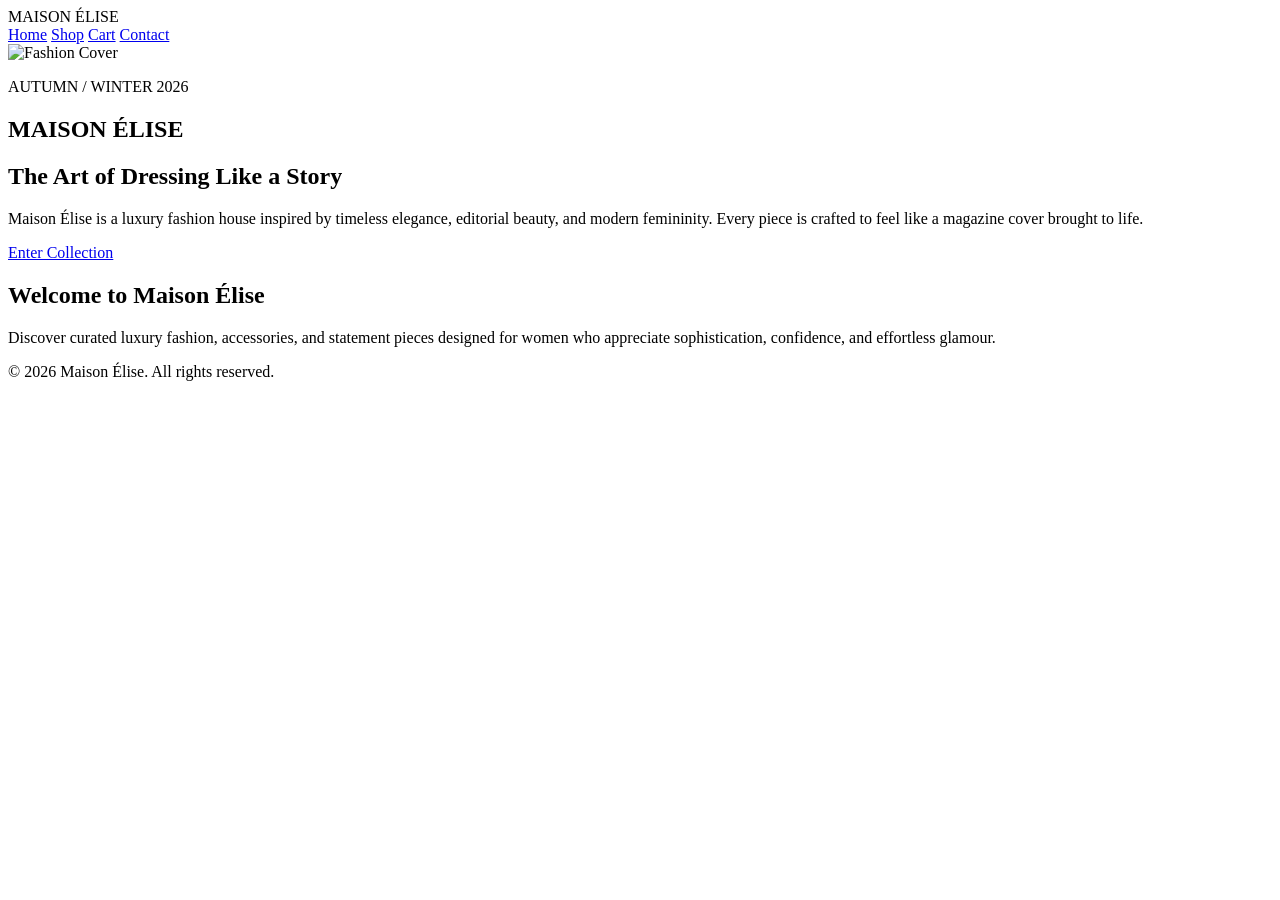
==== index.html @ b86c82ca "Create index.html" ====
<!DOCTYPE html>
<html lang="en">
<head>
  <meta charset="UTF-8">
  <meta name="viewport" content="width=device-width, initial-scale=1.0">
  <title>Maison Élise</title>
  <link rel="preconnect" href="https://fonts.googleapis.com">
  <link rel="preconnect" href="https://fonts.gstatic.com" crossorigin>
  <link href="https://fonts.googleapis.com/css2?family=Bodoni+Moda:wght@400;700&family=Inter:wght@300;400;500&display=swap" rel="stylesheet">
  <link rel="stylesheet" href="style.css">
</head>
<body>

<header class="navbar">
  <div class="logo">MAISON ÉLISE</div>
  <nav>
    <a href="index.html">Home</a>
    <a href="catalog.html">Shop</a>
    <a href="cart.html">Cart</a>
    <a href="contact.html">Contact</a>
  </nav>
</header>

<section class="hero">
  <img src="https://images.unsplash.com/photo-1496747611176-843222e1e57c?q=80&w=1600&auto=format&fit=crop" alt="Fashion Cover">

  <div class="editorial">
    <p class="issue">AUTUMN / WINTER 2026</p>
    <h1>MAISON ÉLISE</h1>
    <h2>The Art of Dressing Like a Story</h2>

    <p class="about">
      Maison Élise is a luxury fashion house inspired by timeless elegance,
      editorial beauty, and modern femininity. Every piece is crafted to feel
      like a magazine cover brought to life.
    </p>

    <a href="catalog.html" class="btn">Enter Collection</a>
  </div>
</section>

<section class="welcome-text">
  <h2>Welcome to Maison Élise</h2>
  <p>
    Discover curated luxury fashion, accessories, and statement pieces designed
    for women who appreciate sophistication, confidence, and effortless glamour.
  </p>
</section>

<footer class="footer">
  <p>© 2026 Maison Élise. All rights reserved.</p>
</footer>

</body>
</html>
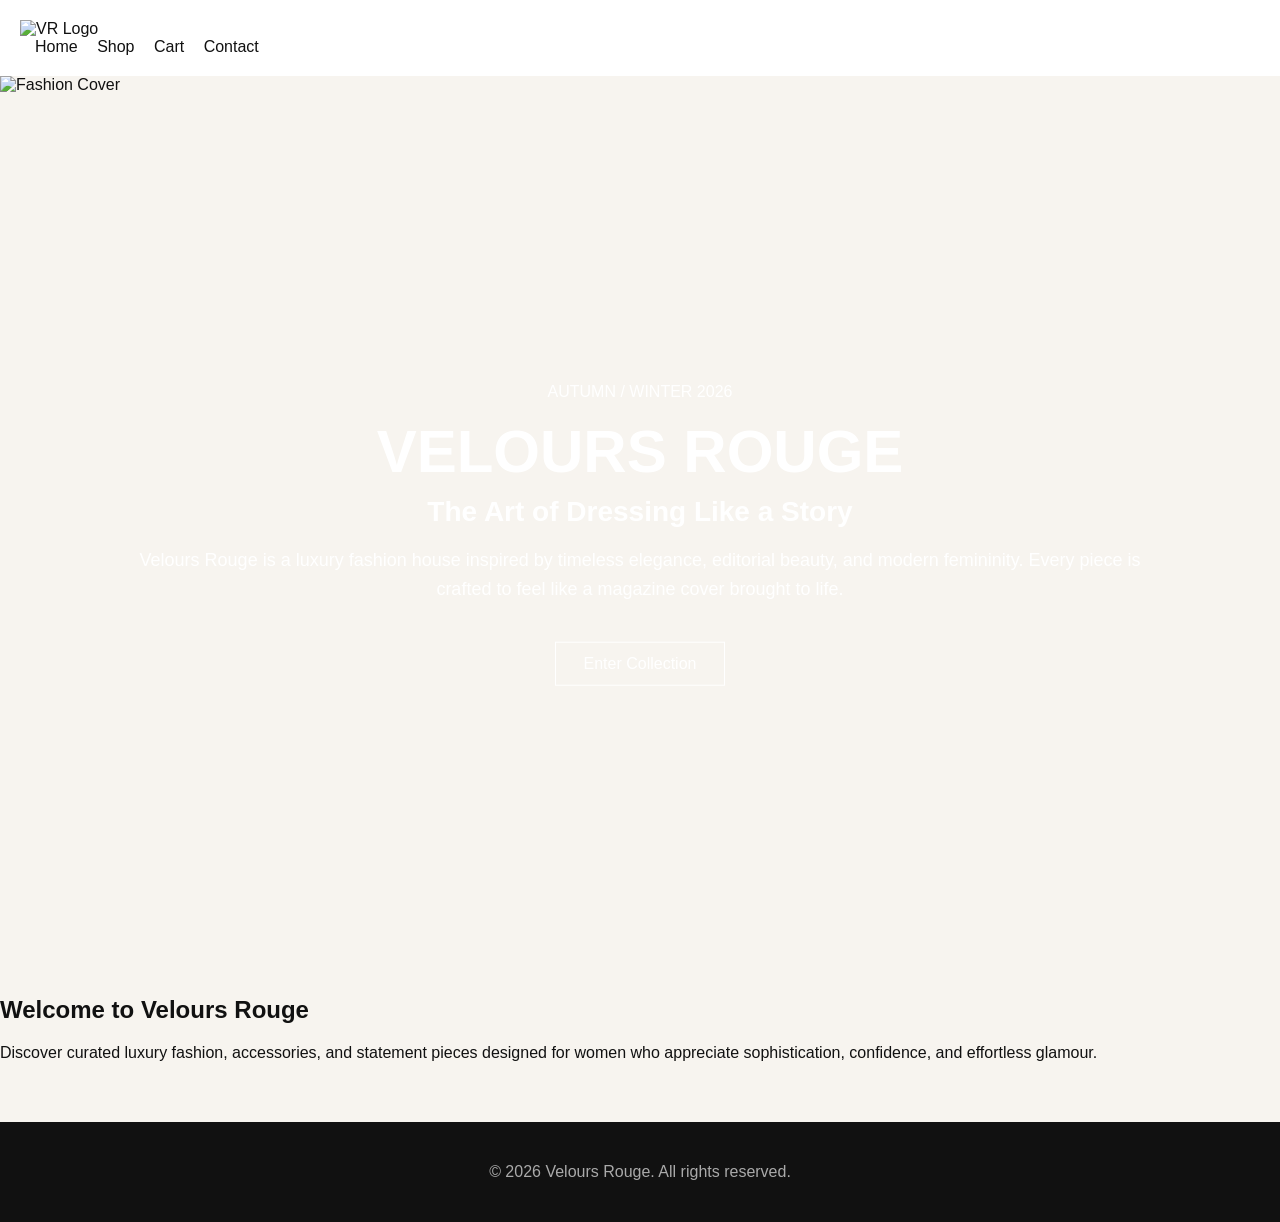
==== commit eb89d798: "Update index.html" ====
--- a/index.html
+++ b/index.html
@@ -3,7 +3,7 @@
 <head>
   <meta charset="UTF-8">
   <meta name="viewport" content="width=device-width, initial-scale=1.0">
-  <title>Maison Élise</title>
+  <title>Velours Rouge</title>
   <link rel="preconnect" href="https://fonts.googleapis.com">
   <link rel="preconnect" href="https://fonts.gstatic.com" crossorigin>
   <link href="https://fonts.googleapis.com/css2?family=Bodoni+Moda:wght@400;700&family=Inter:wght@300;400;500&display=swap" rel="stylesheet">
@@ -12,7 +12,8 @@
 <body>
 
 <header class="navbar">
-  <div class="logo">MAISON ÉLISE</div>
+  <div class="logo">
+    <img src="https://raw.githubusercontent.com/Okokok-88/luxury-fashion-world/main/image/logo.jpg" alt="VR Logo">
   <nav>
     <a href="index.html">Home</a>
     <a href="catalog.html">Shop</a>
@@ -26,11 +27,11 @@
 
   <div class="editorial">
     <p class="issue">AUTUMN / WINTER 2026</p>
-    <h1>MAISON ÉLISE</h1>
+    <h1>VELOURS ROUGE</h1>
     <h2>The Art of Dressing Like a Story</h2>
 
     <p class="about">
-      Maison Élise is a luxury fashion house inspired by timeless elegance,
+      Velours Rouge is a luxury fashion house inspired by timeless elegance,
       editorial beauty, and modern femininity. Every piece is crafted to feel
       like a magazine cover brought to life.
     </p>
@@ -40,7 +41,7 @@
 </section>
 
 <section class="welcome-text">
-  <h2>Welcome to Maison Élise</h2>
+  <h2>Welcome to Velours Rouge</h2>
   <p>
     Discover curated luxury fashion, accessories, and statement pieces designed
     for women who appreciate sophistication, confidence, and effortless glamour.
@@ -48,7 +49,7 @@
 </section>
 
 <footer class="footer">
-  <p>© 2026 Maison Élise. All rights reserved.</p>
+  <p>© 2026 Velours Rouge. All rights reserved.</p>
 </footer>
 
 </body>
--- a/style.css
+++ b/style.css
@@ -0,0 +1,179 @@
+body{
+  margin:0;
+  font-family: Arial, sans-serif;
+  background:#f7f4ef;
+  color:#111;
+}
+
+.navbar{
+  background:white;
+  padding:20px;
+  display:flex;
+  justify-content:space-between;
+  align-items:center;
+  position:sticky;
+  top:0;
+}
+
+.navbar a{
+  text-decoration:none;
+  color:#111;
+  margin-left:15px;
+}
+
+.hero{
+  position:relative;
+  height:100vh;
+  overflow:hidden;
+}
+
+.hero img{
+  width:100%;
+  height:100%;
+  object-fit:cover;
+}
+
+.editorial{
+  position:absolute;
+  top:50%;
+  left:50%;
+  transform:translate(-50%,-50%);
+  color:white;
+  text-align:center;
+  width:80%;
+}
+
+.editorial h1{
+  font-size:60px;
+  margin:10px 0;
+}
+
+.editorial h2{
+  font-size:28px;
+  margin:10px 0;
+}
+
+.about{
+  font-size:18px;
+  line-height:1.6;
+}
+
+.btn{
+  display:inline-block;
+  margin-top:20px;
+  padding:12px 28px;
+  border:1px solid white;
+  color:white;
+  text-decoration:none;
+}
+
+.btn:hover{
+  background:white;
+  color:black;
+}
+
+.catalog{
+  padding:80px 10%;
+}
+
+.catalog h1{
+  text-align:center;
+  margin-bottom:40px;
+}
+
+.products{
+  display:grid;
+  grid-template-columns:repeat(auto-fit,minmax(220px,1fr));
+  gap:25px;
+}
+
+.product{
+  background:white;
+  border-radius:8px;
+  overflow:hidden;
+  text-align:center;
+  box-shadow:0 4px 15px rgba(0,0,0,0.08);
+}
+
+.product img{
+  width:100%;
+  height:260px;
+  object-fit:cover;
+}
+
+.product h3{
+  margin:15px 0 5px;
+}
+
+.product p{
+  margin:0 0 15px;
+}
+
+.product button{
+  background:black;
+  color:white;
+  border:none;
+  padding:10px 20px;
+  margin-bottom:20px;
+  cursor:pointer;
+}
+
+.product button:hover{
+  background:#333;
+}
+
+.footer{
+  background:#111;
+  color:#aaa;
+  text-align:center;
+  padding:25px;
+  margin-top:60px;
+}
+
+.contact-page,
+.cart-page,
+.checkout-page{
+  padding:100px 10%;
+}
+
+.contact-form,
+.checkout-form{
+  max-width:500px;
+  margin:auto;
+  display:flex;
+  flex-direction:column;
+  gap:15px;
+}
+
+.contact-form input,
+.contact-form textarea,
+.checkout-form input{
+  padding:12px;
+  border:1px solid #ccc;
+}
+
+.contact-form textarea{
+  min-height:120px;
+}
+
+.summary{
+  background:white;
+  padding:20px;
+  border-radius:8px;
+  margin-top:30px;
+}
+
+.payment-page{
+  display:flex;
+  justify-content:center;
+  align-items:center;
+  min-height:100vh;
+}
+
+.payment-box{
+  background:white;
+  padding:40px;
+  border-radius:10px;
+  text-align:center;
+  box-shadow:0 4px 20px rgba(0,0,0,0.1);
+}
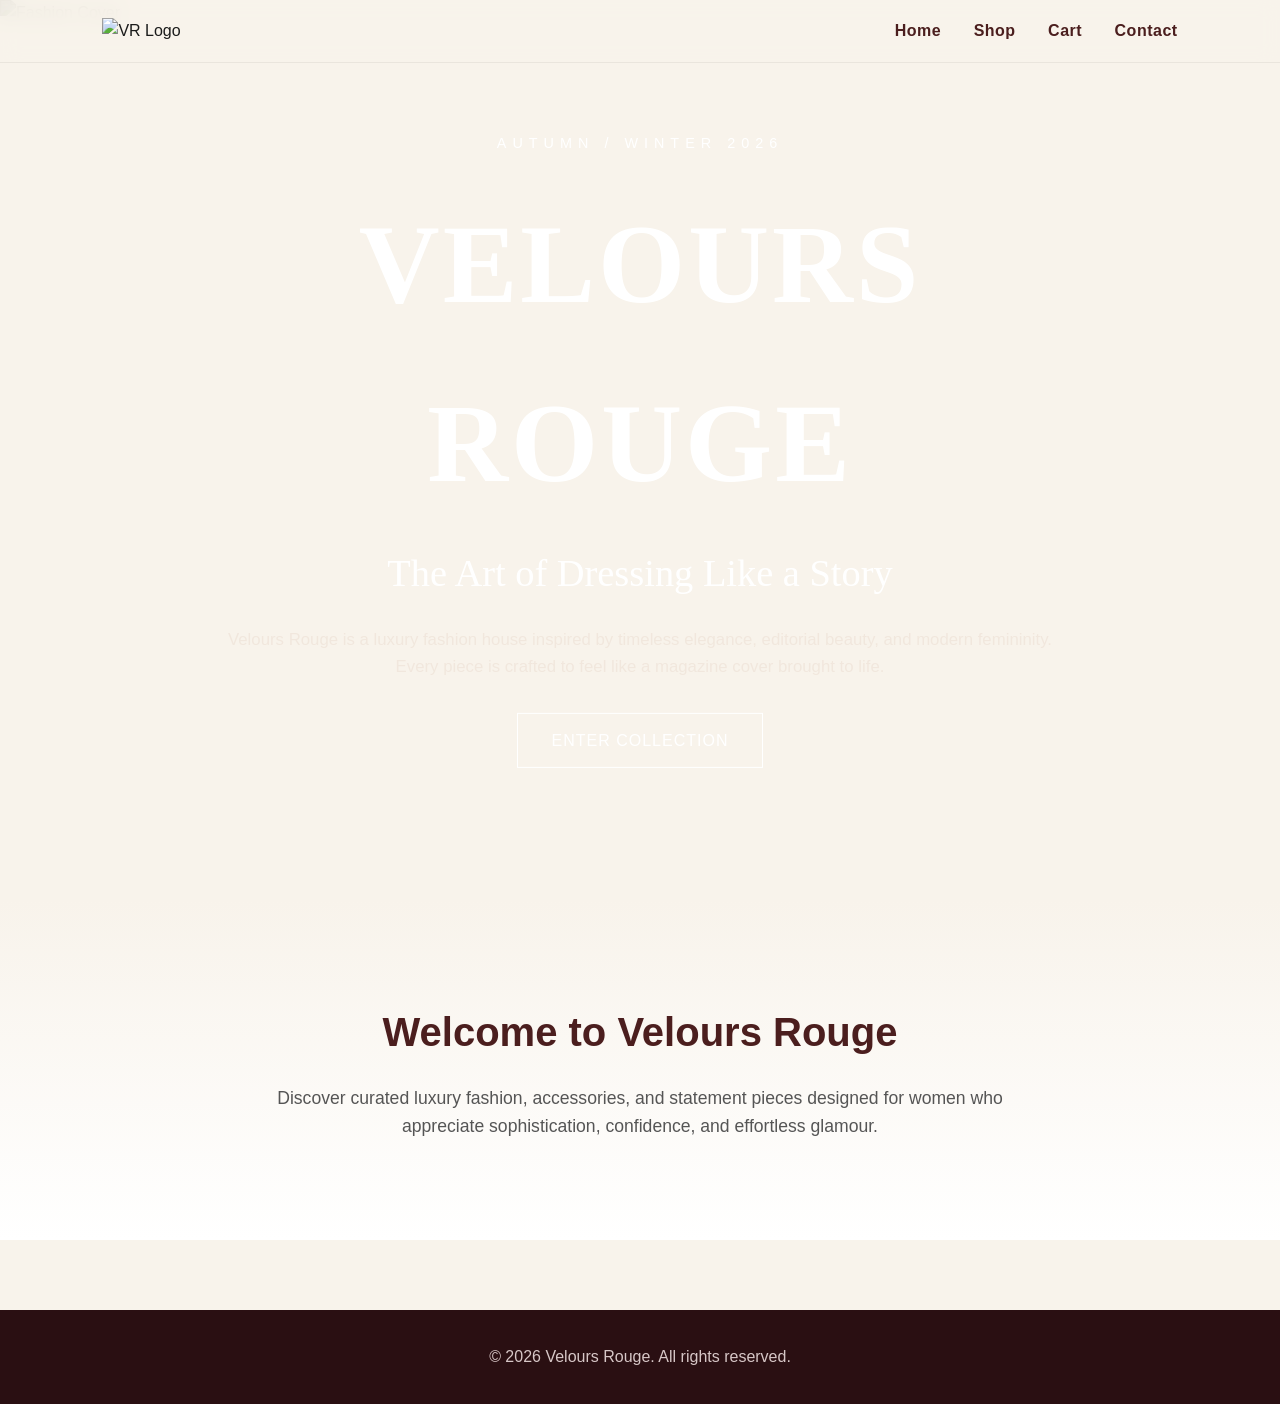
==== commit ac66a619: "Update index.html" ====
--- a/index.html
+++ b/index.html
@@ -13,7 +13,8 @@
 
 <header class="navbar">
   <div class="logo">
-    <img src="https://raw.githubusercontent.com/Okokok-88/luxury-fashion-world/main/image/logo.jpg" alt="VR Logo">
+  <img src="images/logo.jpg" alt="VR Logo">
+</div>
   <nav>
     <a href="index.html">Home</a>
     <a href="catalog.html">Shop</a>
--- a/style.css
+++ b/style.css
@@ -1,26 +1,50 @@
+/* ===== Luxury Fashion Theme ===== */
+*{
+  margin:0;
+  padding:0;
+  box-sizing:border-box;
+}
+
 body{
-  margin:0;
-  font-family: Arial, sans-serif;
-  background:#f7f4ef;
-  color:#111;
-}
-
+  font-family: 'Inter', sans-serif;
+  background:#f8f3eb;
+  color:#1b1b1b;
+  line-height:1.6;
+}
+
+/* NAVBAR */
 .navbar{
-  background:white;
-  padding:20px;
+  position:fixed;
+  top:0;
+  width:100%;
+  padding:18px 8%;
   display:flex;
   justify-content:space-between;
   align-items:center;
-  position:sticky;
-  top:0;
-}
-
-.navbar a{
+  background:rgba(248,243,235,0.92);
+  backdrop-filter:blur(10px);
+  z-index:1000;
+  border-bottom:1px solid rgba(0,0,0,0.06);
+}
+
+.logo img{
+  height:70px;
+  width:auto;
+}
+
+nav a{
   text-decoration:none;
-  color:#111;
-  margin-left:15px;
-}
-
+  color:#4b1e1e;
+  margin-left:28px;
+  font-weight:600;
+  letter-spacing:0.5px;
+}
+
+nav a:hover{
+  color:#8b1e3f;
+}
+
+/* HERO */
 .hero{
   position:relative;
   height:100vh;
@@ -31,6 +55,7 @@
   width:100%;
   height:100%;
   object-fit:cover;
+  filter:brightness(55%);
 }
 
 .editorial{
@@ -38,142 +63,320 @@
   top:50%;
   left:50%;
   transform:translate(-50%,-50%);
-  color:white;
-  text-align:center;
-  width:80%;
+  text-align:center;
+  color:#fff;
+  width:85%;
+  max-width:850px;
+}
+
+.issue{
+  letter-spacing:6px;
+  text-transform:uppercase;
+  margin-bottom:20px;
+  font-size:0.9rem;
 }
 
 .editorial h1{
-  font-size:60px;
-  margin:10px 0;
+  font-family:'Times New Roman', serif;
+  font-size:clamp(4rem,10vw,7rem);
+  margin-bottom:10px;
+  letter-spacing:3px;
 }
 
 .editorial h2{
-  font-size:28px;
-  margin:10px 0;
+  font-family:'Times New Roman', serif;
+  font-size:clamp(1.5rem,3vw,2.5rem);
+  margin-bottom:22px;
+  font-weight:400;
 }
 
 .about{
-  font-size:18px;
-  line-height:1.6;
+  font-size:1.05rem;
+  margin-bottom:32px;
+  color:#f1e7dd;
 }
 
 .btn{
   display:inline-block;
-  margin-top:20px;
-  padding:12px 28px;
-  border:1px solid white;
-  color:white;
+  padding:14px 34px;
+  border:1px solid #fff;
+  color:#fff;
   text-decoration:none;
+  text-transform:uppercase;
+  letter-spacing:1px;
+  transition:0.35s;
 }
 
 .btn:hover{
-  background:white;
-  color:black;
-}
-
+  background:#fff;
+  color:#4b1e1e;
+}
+
+/* WELCOME */
+.welcome-text{
+  padding:100px 10%;
+  text-align:center;
+  background:linear-gradient(to bottom,#f8f3eb,#ffffff);
+}
+
+.welcome-text h2{
+  font-size:2.5rem;
+  color:#4b1e1e;
+  margin-bottom:20px;
+}
+
+.welcome-text p{
+  max-width:760px;
+  margin:auto;
+  font-size:1.1rem;
+  color:#555;
+}
+
+/* CATALOG */
 .catalog{
-  padding:80px 10%;
-}
-
-.catalog h1{
-  text-align:center;
-  margin-bottom:40px;
-}
-
+  padding:120px 8% 70px;
+}
+
+.catalog h1,
+.catalog h2{
+  text-align:center;
+  font-size:3rem;
+  color:#4b1e1e;
+  margin-bottom:50px;
+}
+
+/* PRODUCT GRID */
 .products{
   display:grid;
-  grid-template-columns:repeat(auto-fit,minmax(220px,1fr));
-  gap:25px;
+  grid-template-columns:repeat(auto-fit,minmax(260px,1fr));
+  gap:32px;
 }
 
 .product{
-  background:white;
-  border-radius:8px;
+  background:#fff;
+  border-radius:18px;
   overflow:hidden;
-  text-align:center;
-  box-shadow:0 4px 15px rgba(0,0,0,0.08);
+  box-shadow:0 12px 30px rgba(0,0,0,0.08);
+  transition:transform 0.35s ease, box-shadow 0.35s ease;
+}
+
+.product:hover{
+  transform:translateY(-8px);
+  box-shadow:0 18px 40px rgba(0,0,0,0.12);
 }
 
 .product img{
   width:100%;
-  height:260px;
+  height:340px;
   object-fit:cover;
 }
 
 .product h3{
-  margin:15px 0 5px;
+  font-size:1.35rem;
+  color:#4b1e1e;
+  margin:18px 18px 8px;
 }
 
 .product p{
-  margin:0 0 15px;
+  margin:0 18px 18px;
+  color:#8b1e3f;
+  font-weight:700;
+  font-size:1.05rem;
 }
 
 .product button{
-  background:black;
-  color:white;
+  margin:0 18px 24px;
+  width:calc(100% - 36px);
+  padding:14px;
   border:none;
-  padding:10px 20px;
-  margin-bottom:20px;
+  border-radius:999px;
+  background:linear-gradient(135deg,#8b1e3f,#5a1027);
+  color:#fff;
+  font-weight:700;
   cursor:pointer;
+  transition:0.3s;
 }
 
 .product button:hover{
-  background:#333;
-}
-
-.footer{
-  background:#111;
-  color:#aaa;
-  text-align:center;
-  padding:25px;
-  margin-top:60px;
-}
-
-.contact-page,
+  opacity:0.92;
+}
+
+/* FEATURE STRIP */
+.feature-strip{
+  margin-top:70px;
+  background:#4b1e1e;
+  color:#fff;
+  border-radius:24px;
+  padding:28px;
+  display:grid;
+  grid-template-columns:repeat(auto-fit,minmax(180px,1fr));
+  gap:20px;
+  text-align:center;
+}
+
+.feature-strip h4{
+  margin-bottom:6px;
+  letter-spacing:1px;
+}
+
+/* CART / CONTACT / CHECKOUT */
 .cart-page,
-.checkout-page{
-  padding:100px 10%;
-}
-
+.checkout-page,
+.contact-page{
+  padding:120px 10% 80px;
+}
+
+.cart-page h1,
+.checkout-page h1,
+.contact-page h1{
+  text-align:center;
+  color:#4b1e1e;
+  margin-bottom:40px;
+  font-size:2.6rem;
+}
+
+.cart-item{
+  display:flex;
+  justify-content:space-between;
+  padding:18px 0;
+  border-bottom:1px solid #ddd;
+}
+
+.summary{
+  margin-top:30px;
+  background:#fff;
+  border-radius:18px;
+  padding:26px;
+  box-shadow:0 10px 25px rgba(0,0,0,0.08);
+}
+
+.summary h3{
+  color:#4b1e1e;
+  margin-top:12px;
+}
+
+.summary .btn{
+  margin-top:18px;
+  border-color:#4b1e1e;
+  color:#4b1e1e;
+}
+
+.summary .btn:hover{
+  background:#4b1e1e;
+  color:#fff;
+}
+
+/* FORMS */
 .contact-form,
 .checkout-form{
-  max-width:500px;
+  max-width:560px;
   margin:auto;
   display:flex;
   flex-direction:column;
-  gap:15px;
+  gap:16px;
 }
 
 .contact-form input,
 .contact-form textarea,
 .checkout-form input{
-  padding:12px;
-  border:1px solid #ccc;
+  padding:15px;
+  border:1px solid #d8c8b6;
+  border-radius:12px;
+  background:#fff;
 }
 
 .contact-form textarea{
-  min-height:120px;
-}
-
-.summary{
-  background:white;
-  padding:20px;
-  border-radius:8px;
-  margin-top:30px;
-}
-
+  min-height:140px;
+}
+
+.contact-form .btn,
+.checkout-form .btn{
+  border:none;
+  background:#4b1e1e;
+  color:#fff;
+}
+
+/* PAYMENT */
 .payment-page{
+  min-height:100vh;
   display:flex;
   justify-content:center;
   align-items:center;
-  min-height:100vh;
+  background:linear-gradient(135deg,#f8f3eb,#fff);
+  padding:20px;
 }
 
 .payment-box{
-  background:white;
-  padding:40px;
-  border-radius:10px;
-  text-align:center;
-  box-shadow:0 4px 20px rgba(0,0,0,0.1);
-}
+  background:#fff;
+  padding:50px;
+  border-radius:24px;
+  text-align:center;
+  max-width:480px;
+  width:100%;
+  box-shadow:0 16px 40px rgba(0,0,0,0.12);
+}
+
+.payment-box h1{
+  color:#4b1e1e;
+  margin-bottom:16px;
+}
+
+/* FOOTER */
+.footer{
+  background:#2a0f12;
+  color:#d7c7c7;
+  text-align:center;
+  padding:34px;
+  margin-top:70px;
+}
+
+/* MOBILE */
+@media(max-width:768px){
+  .navbar{
+    flex-direction:column;
+    gap:12px;
+  }
+
+  nav{
+    display:flex;
+    flex-wrap:wrap;
+    justify-content:center;
+    gap:10px;
+  }
+
+  nav a{
+    margin-left:0;
+  }
+
+  .editorial h1{
+    font-size:3.2rem;
+  }
+
+  .catalog h1,
+  .catalog h2{
+    font-size:2.2rem;
+  }
+
+  /* FIX CART & CHECKOUT BUTTONS */
+.summary .btn,
+.checkout-form .btn,
+.contact-form .btn,
+.payment-box .btn{
+  background:#4b1e1e;
+  color:#ffffff !important;
+  border:none;
+  padding:14px 28px;
+  border-radius:999px;
+  font-weight:700;
+  display:inline-block;
+  text-align:center;
+}
+
+.summary .btn:hover,
+.checkout-form .btn:hover,
+.contact-form .btn:hover,
+.payment-box .btn:hover{
+  background:#7a1f39;
+  color:#ffffff !important;
+}
+}
